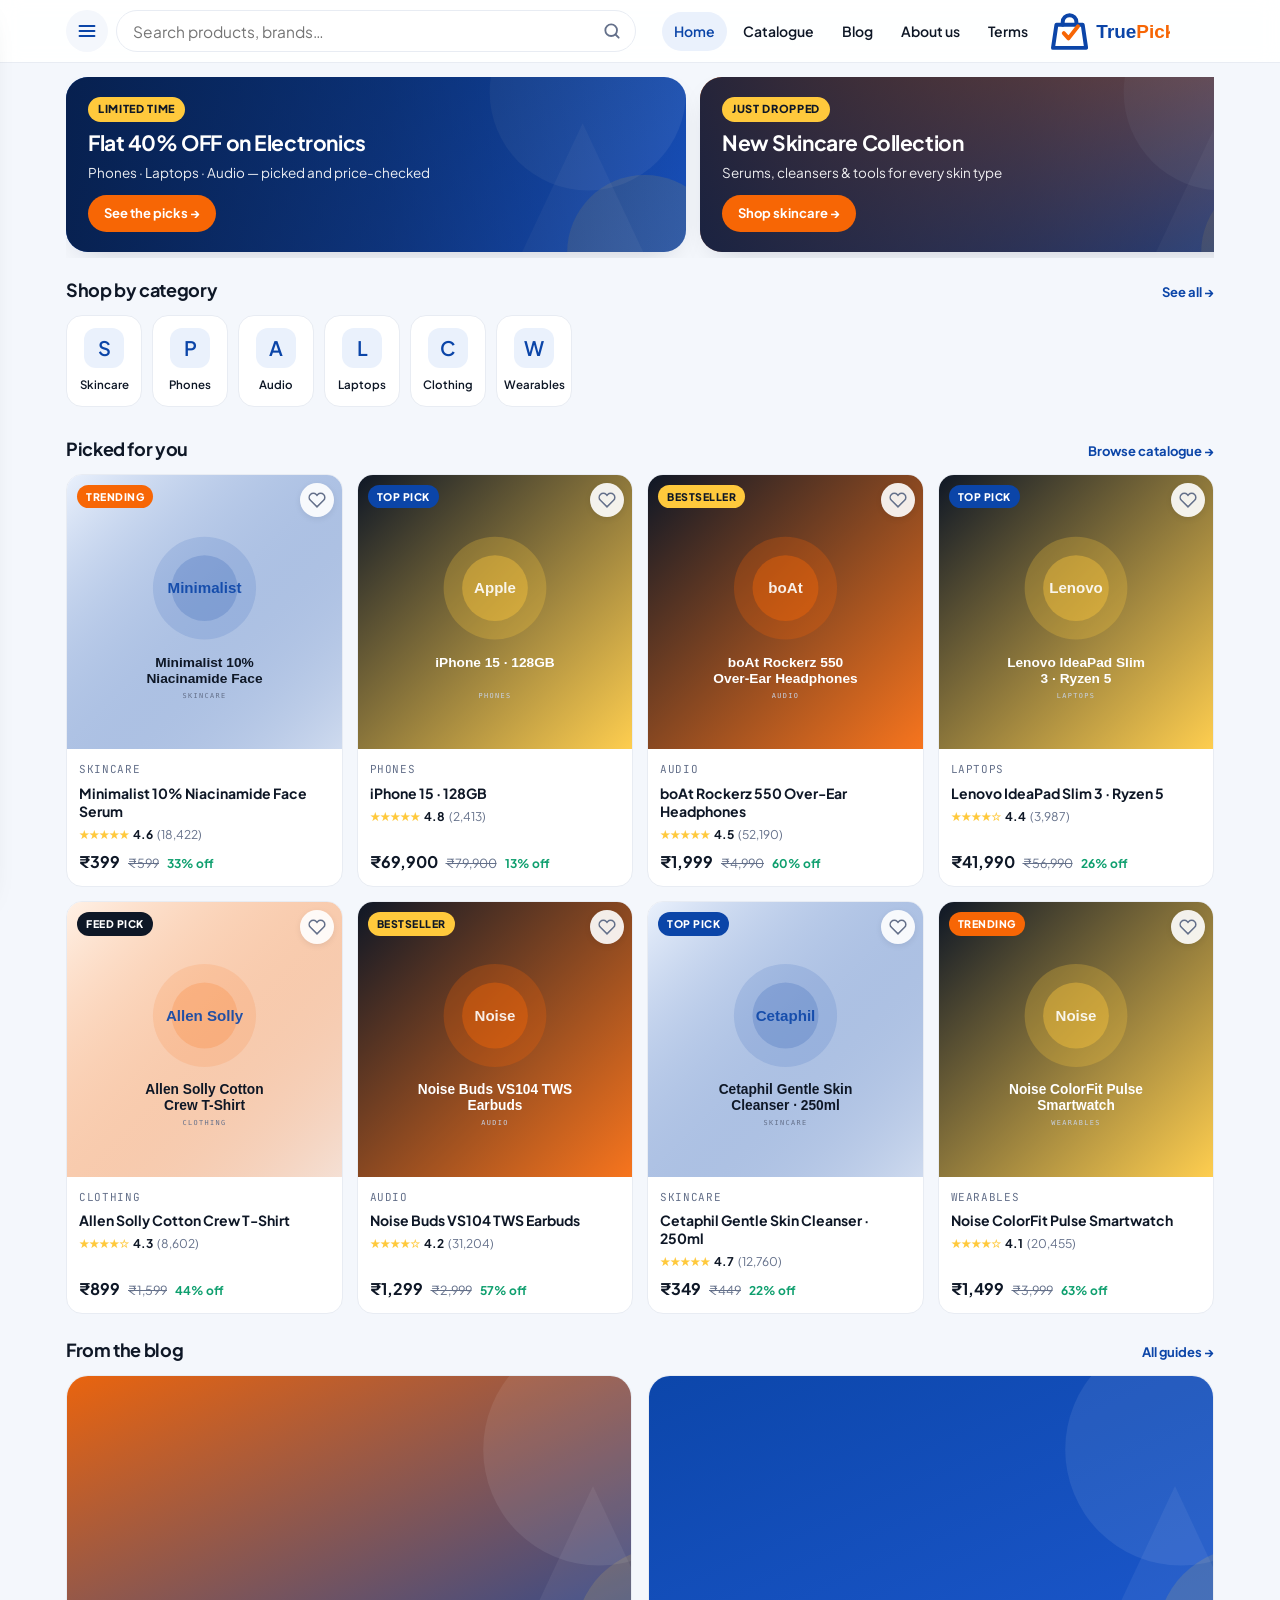
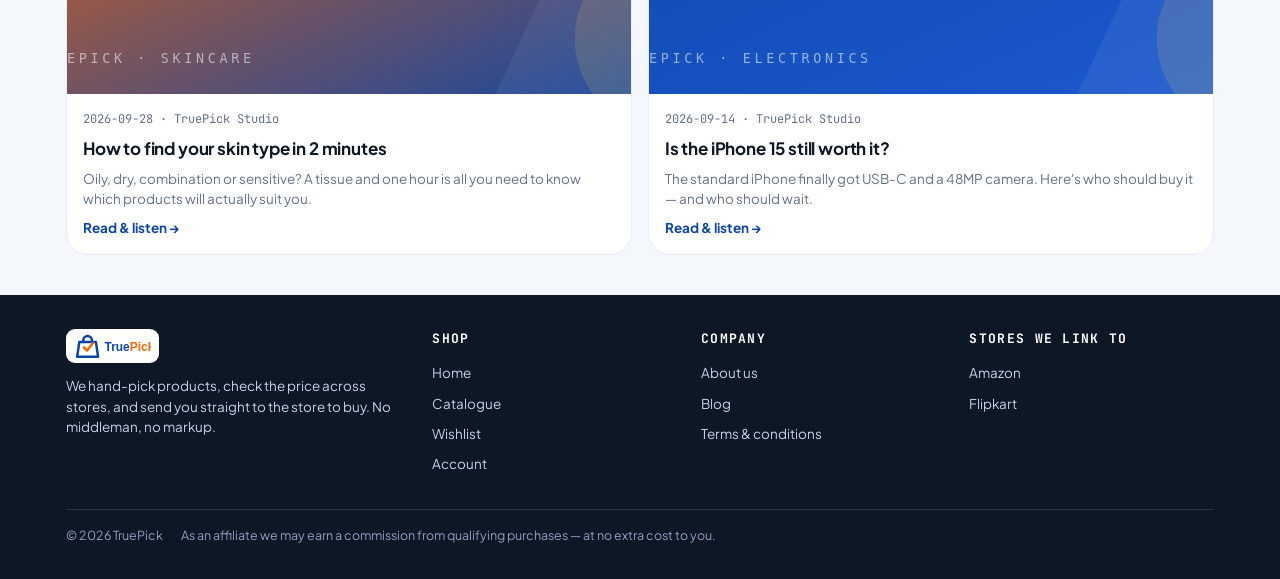
==== index.html @ bb583dd3 "TruePick storefront — home, catalogue, product pages (blocks/accordion, affiliate buttons, ratings)," ====
<!DOCTYPE html>
<html lang="en">
<head>
<meta charset="UTF-8">
<meta name="viewport" content="width=device-width, initial-scale=1">
<title>TruePick — picked products, honest prices</title>
<meta name="description" content="TruePick hand-picks products, compares prices across Amazon and Flipkart, and sends you straight to the store to buy.">
<link rel="icon" href="assets/img/logo.svg">
<link rel="preconnect" href="https://fonts.googleapis.com">
<link rel="preconnect" href="https://fonts.gstatic.com" crossorigin>
<link href="https://fonts.googleapis.com/css2?family=Plus+Jakarta+Sans:wght@400;500;600;700;800&family=JetBrains+Mono:wght@500&display=swap" rel="stylesheet">
<link rel="stylesheet" href="assets/css/styles.css">
</head>
<body>
<div id="tp-header"></div>
<div id="tp-drawer"></div>

<main>
  <section class="banners">
    <div class="rail" id="rail"></div>
  </section>

  <section class="cats">
    <div class="sec-h"><h2>Shop by category</h2><a href="catalogue.html">See all →</a></div>
    <div class="chips" id="cats"></div>
  </section>

  <section class="section">
    <div class="sec-h"><h2>Picked for you</h2><a href="catalogue.html">Browse catalogue →</a></div>
    <div class="grid" id="picked"></div>
  </section>

  <section class="section">
    <div class="sec-h"><h2>From the blog</h2><a href="blog.html">All guides →</a></div>
    <div class="blog-grid" id="home-blog"></div>
  </section>
</main>

<div id="tp-footer"></div>

<script src="assets/js/app.js"></script>
<script src="assets/js/layout.js"></script>
<script>
TP.mountLayout('home');
(async () => {
  const [banners, products, blogs] = await Promise.all([TP.api('banners'), TP.api('products'), TP.api('blogs')]);

  document.getElementById('rail').innerHTML = (Array.isArray(banners) ? banners : []).map(TP.banner).join('');

  const cats = [...new Set((products || []).map(p => p.category))];
  document.getElementById('cats').innerHTML = cats.map(c =>
    `<a class="chip" href="catalogue.html?cat=${encodeURIComponent(c)}"><span class="ic">${TP.esc(c[0])}</span>${TP.esc(c)}</a>`).join('');

  TP.renderGrid(document.getElementById('picked'), (products || []).slice(0, 8));

  document.getElementById('home-blog').innerHTML = (blogs || []).slice(0, 2).map(b => `
    <a class="post" href="blog-post.html?id=${encodeURIComponent(b.id)}">
      <div class="cover"><img src="${TP.esc(b.cover)}" alt=""></div>
      <div class="pb"><span class="meta">${TP.esc(b.date)} · ${TP.esc(b.author)}</span>
        <h3>${TP.esc(b.title)}</h3><p>${TP.esc(b.excerpt)}</p>
        <span class="cta" style="color:var(--blue);font-weight:700;font-size:13.5px">Read &amp; listen →</span></div>
    </a>`).join('');
})();
</script>
</body>
</html>
---- assets/css/styles.css ----
/* TruePick — storefront styles. Brand tokens taken from the design board. */
:root{
  --blue:#0B45A8; --blue-2:#1E5AD1; --blue-50:#EAF1FC; --blue-100:#DCE7FA;
  --orange:#F76605; --orange-50:#FFF1E6; --yellow:#FFC93C;
  --ink:#0E1726; --muted:#64708A; --line:#E8ECF3; --bg:#fff; --soft:#F4F7FC;
  --ok:#0E9F6E; --danger:#E5484D;
  --r-sm:12px; --r:16px; --r-lg:22px; --r-xl:28px;
  --shadow:0 10px 30px -16px rgba(14,23,38,.28);
  --shadow-sm:0 2px 8px -3px rgba(14,23,38,.18);
  --f-body:'Plus Jakarta Sans',-apple-system,BlinkMacSystemFont,'Segoe UI',Roboto,sans-serif;
  --f-mono:'JetBrains Mono',ui-monospace,SFMono-Regular,monospace;
  --max:1180px;
}
*{box-sizing:border-box}
html,body{margin:0;padding:0}
body{
  font-family:var(--f-body);color:var(--ink);background:var(--soft);
  -webkit-font-smoothing:antialiased;line-height:1.5;font-size:15px;
}
a{color:inherit;text-decoration:none}
img{max-width:100%;display:block}
button,input,select,textarea{font-family:inherit;font-size:inherit}
button{cursor:pointer}
.container{max-width:var(--max);margin:0 auto;padding:0 16px}
.sr{position:absolute;width:1px;height:1px;overflow:hidden;clip:rect(0 0 0 0)}

/* ---------- Header ---------- */
.hdr{
  position:sticky;top:0;z-index:40;background:rgba(255,255,255,.92);
  backdrop-filter:saturate(1.4) blur(10px);border-bottom:1px solid var(--line);
}
.hdr-in{max-width:var(--max);margin:0 auto;padding:10px 16px;display:flex;align-items:center;gap:12px}
.icon-btn{
  width:42px;height:42px;flex:0 0 42px;border:0;background:var(--soft);border-radius:999px;
  color:var(--blue);display:grid;place-items:center;transition:.18s;
}
.icon-btn:hover{background:var(--blue-50)}
.icon-btn svg{width:20px;height:20px}
.brand{margin-left:auto;display:flex;align-items:center;gap:8px}
.brand img{height:38px;width:auto}
.hdr .nav-desk{display:none}
.hdr-spacer{flex:1}

/* search */
.search{position:relative;flex:1;max-width:520px;display:none}
.search.open{display:block}
.search input{
  width:100%;height:42px;border:1px solid var(--line);background:#fff;border-radius:999px;
  padding:0 44px 0 16px;outline:none;transition:.18s;
}
.search input:focus{border-color:var(--blue-2);box-shadow:0 0 0 4px var(--blue-50)}
.search svg{position:absolute;right:14px;top:11px;width:20px;height:20px;color:var(--muted)}
.search-results{
  position:absolute;top:50px;left:0;right:0;background:#fff;border:1px solid var(--line);
  border-radius:var(--r);box-shadow:var(--shadow);overflow:hidden;z-index:60;display:none;
}
.search-results.on{display:block}
.search-results a{display:flex;gap:10px;align-items:center;padding:10px 14px;border-bottom:1px solid var(--line)}
.search-results a:last-child{border-bottom:0}
.search-results a:hover{background:var(--soft)}
.search-results img{width:38px;height:38px;border-radius:10px;object-fit:cover;background:var(--soft)}
.search-results b{font-size:14px}
.search-results small{color:var(--muted);font-size:12px}

/* drawer */
.drawer-bg{position:fixed;inset:0;background:rgba(14,23,38,.45);z-index:80;opacity:0;pointer-events:none;transition:.2s}
.drawer-bg.on{opacity:1;pointer-events:auto}
.drawer{
  position:fixed;top:0;left:0;bottom:0;width:290px;max-width:84vw;background:#fff;z-index:90;
  transform:translateX(-102%);transition:transform .26s cubic-bezier(.4,0,.2,1);
  display:flex;flex-direction:column;box-shadow:var(--shadow);
}
.drawer.on{transform:none}
.drawer-h{padding:18px 18px 10px;display:flex;align-items:center;gap:10px;border-bottom:1px solid var(--line)}
.drawer-h img{height:32px}
.drawer nav{padding:8px;overflow:auto;flex:1}
.drawer nav a{
  display:flex;align-items:center;gap:12px;padding:13px 14px;border-radius:var(--r-sm);
  font-weight:600;color:var(--ink);
}
.drawer nav a:hover{background:var(--soft);color:var(--blue)}
.drawer nav a .dot{width:8px;height:8px;border-radius:50%;background:var(--orange);margin-left:auto}
.drawer nav .sep{height:1px;background:var(--line);margin:8px 6px}
.drawer nav .lbl{font-size:11px;letter-spacing:.14em;text-transform:uppercase;color:var(--muted);padding:14px 14px 6px;font-family:var(--f-mono)}
.drawer-f{padding:14px 18px;border-top:1px solid var(--line);color:var(--muted);font-size:12px}

/* ---------- Page shell ---------- */
main{padding-bottom:96px}
.page-h{max-width:var(--max);margin:0 auto;padding:20px 16px 4px}
.crumb{font-size:12.5px;color:var(--muted);margin-bottom:6px}
.crumb a:hover{color:var(--blue)}
.page-h h1{margin:0;font-size:24px;letter-spacing:-.02em}
.page-h p{margin:6px 0 0;color:var(--muted);font-size:14px}

/* ---------- Banner carousel ---------- */
.banners{max-width:var(--max);margin:14px auto 0;padding:0 16px}
.rail{display:flex;gap:14px;overflow-x:auto;scroll-snap-type:x mandatory;padding-bottom:6px;scrollbar-width:none}
.rail::-webkit-scrollbar{display:none}
.banner{
  position:relative;flex:0 0 86%;max-width:620px;scroll-snap-align:center;
  border-radius:var(--r-lg);overflow:hidden;min-height:172px;color:#fff;display:flex;
  box-shadow:var(--shadow);
}
.banner .bimg{position:absolute;inset:0;object-fit:cover;width:100%;height:100%}
.banner .shade{position:absolute;inset:0;background:linear-gradient(90deg,rgba(6,26,64,.86) 0%,rgba(6,26,64,.55) 52%,rgba(6,26,64,.15) 100%)}
.banner .bin{position:relative;padding:20px 22px;display:flex;flex-direction:column;justify-content:center;gap:8px;max-width:74%}
.banner .tag{align-self:flex-start;background:var(--yellow);color:var(--ink);font-weight:800;font-size:11px;letter-spacing:.06em;text-transform:uppercase;padding:4px 10px;border-radius:999px}
.banner h3{margin:0;font-size:21px;line-height:1.2;letter-spacing:-.02em}
.banner p{margin:0;font-size:13.5px;opacity:.92}
.banner .cta{align-self:flex-start;margin-top:4px;background:var(--orange);color:#fff;font-weight:700;font-size:13px;padding:9px 16px;border-radius:999px;display:inline-flex;gap:6px;align-items:center}
.banner:hover .cta{background:#e35c04}

/* ---------- Categories ---------- */
.cats{max-width:var(--max);margin:18px auto 0;padding:0 16px}
.sec-h{display:flex;align-items:baseline;gap:10px;margin:0 0 12px}
.sec-h h2{margin:0;font-size:18px;letter-spacing:-.02em}
.sec-h a{margin-left:auto;color:var(--blue);font-weight:700;font-size:13px}
.chips{display:flex;gap:10px;overflow-x:auto;padding-bottom:6px;scrollbar-width:none}
.chips::-webkit-scrollbar{display:none}
.chip{
  flex:0 0 auto;display:flex;flex-direction:column;align-items:center;gap:8px;width:76px;
  background:#fff;border:1px solid var(--line);border-radius:var(--r);padding:12px 6px;
  transition:.16s;font-weight:600;font-size:11.5px;text-align:center;
}
.chip:hover{border-color:var(--blue-100);box-shadow:var(--shadow-sm);transform:translateY(-2px)}
.chip .ic{width:40px;height:40px;border-radius:12px;background:var(--blue-50);display:grid;place-items:center;color:var(--blue);font-size:20px}

/* ---------- Product grid ---------- */
.section{max-width:var(--max);margin:22px auto 0;padding:0 16px}
.grid{display:grid;grid-template-columns:repeat(2,1fr);gap:14px}
.card{
  background:#fff;border:1px solid var(--line);border-radius:var(--r);overflow:hidden;
  display:flex;flex-direction:column;transition:.18s;position:relative;
}
.card:hover{box-shadow:var(--shadow);transform:translateY(-3px);border-color:var(--blue-100)}
.card .thumb{position:relative;aspect-ratio:1/1;background:var(--soft);overflow:hidden}
.card .thumb img{width:100%;height:100%;object-fit:cover}
.badge{
  position:absolute;top:10px;left:10px;background:var(--ink);color:#fff;font-size:10.5px;
  font-weight:800;letter-spacing:.05em;text-transform:uppercase;padding:4px 9px;border-radius:999px;
}
.badge.orange{background:var(--orange)} .badge.blue{background:var(--blue)} .badge.yellow{background:var(--yellow);color:var(--ink)}
.fav{
  position:absolute;top:8px;right:8px;width:34px;height:34px;border:0;border-radius:999px;
  background:rgba(255,255,255,.9);display:grid;place-items:center;color:var(--muted);box-shadow:var(--shadow-sm);
}
.fav.on{color:var(--orange)}
.fav svg{width:18px;height:18px}
.card .body{padding:12px;display:flex;flex-direction:column;gap:6px;flex:1}
.card .cat{font-size:11px;color:var(--muted);text-transform:uppercase;letter-spacing:.06em;font-family:var(--f-mono)}
.card .name{font-size:14px;font-weight:700;line-height:1.3;display:-webkit-box;-webkit-line-clamp:2;-webkit-box-orient:vertical;overflow:hidden}
.card .price{display:flex;align-items:baseline;gap:8px;margin-top:auto}
.card .price b{font-size:16px}
.card .price s{color:var(--muted);font-size:12.5px}
.card .price .off{color:var(--ok);font-weight:700;font-size:12px}
.stars{display:inline-flex;align-items:center;gap:4px;font-size:12px;color:var(--muted)}
.stars .st{color:var(--yellow);letter-spacing:-1px}
.stars b{color:var(--ink);font-weight:700}

/* ---------- Buttons ---------- */
.btn{
  display:inline-flex;align-items:center;justify-content:center;gap:8px;border:0;border-radius:999px;
  padding:12px 20px;font-weight:700;font-size:14px;transition:.16s;
}
.btn-primary{background:var(--blue);color:#fff}
.btn-primary:hover{background:#0a3c90}
.btn-orange{background:var(--orange);color:#fff}
.btn-orange:hover{background:#e35c04}
.btn-ghost{background:var(--soft);color:var(--ink);border:1px solid var(--line)}
.btn-ghost:hover{background:var(--blue-50)}
.btn-block{width:100%}

/* ---------- Affiliate buttons (image + text) ---------- */
.buy-row{display:flex;flex-direction:column;gap:10px}
.aff{
  display:flex;align-items:center;gap:12px;border-radius:14px;padding:12px 14px;
  border:1.5px solid var(--line);background:#fff;font-weight:700;transition:.16s;
}
.aff:hover{transform:translateY(-2px);box-shadow:var(--shadow)}
.aff .logo{width:40px;height:40px;flex:0 0 40px;border-radius:10px;display:grid;place-items:center;overflow:hidden;background:var(--soft)}
.aff .logo img{width:100%;height:100%;object-fit:contain}
.aff .txt{display:flex;flex-direction:column;line-height:1.25}
.aff .txt small{font-weight:600;color:var(--muted);font-size:11.5px}
.aff .go{margin-left:auto;color:var(--muted)}

/* ---------- Product detail ---------- */
.pdp{max-width:var(--max);margin:0 auto;padding:16px}
.pdp-top{display:grid;grid-template-columns:1fr;gap:20px}
.gallery{background:#fff;border:1px solid var(--line);border-radius:var(--r-lg);overflow:hidden}
.gallery .main{aspect-ratio:1/1;background:var(--soft)}
.gallery .main img{width:100%;height:100%;object-fit:cover}
.gallery .thumbs{display:flex;gap:8px;padding:10px}
.gallery .thumbs img{width:58px;height:58px;border-radius:10px;object-fit:cover;border:1.5px solid var(--line);cursor:pointer}
.gallery .thumbs img.on{border-color:var(--blue)}
.pdp-info h1{margin:6px 0 4px;font-size:23px;letter-spacing:-.02em}
.pdp-info .brandline{font-size:12.5px;color:var(--muted);font-family:var(--f-mono);text-transform:uppercase;letter-spacing:.06em}
.pdp-price{display:flex;align-items:baseline;gap:10px;margin:10px 0}
.pdp-price b{font-size:27px;letter-spacing:-.02em}
.pdp-price s{color:var(--muted)}
.pdp-price .off{color:var(--ok);font-weight:800}
.pdp-desc{color:#33415c;font-size:14.5px;margin:12px 0}
.trust{display:flex;gap:14px;flex-wrap:wrap;margin:14px 0;color:var(--muted);font-size:12.5px}
.trust span{display:inline-flex;gap:6px;align-items:center}
.trust svg{width:16px;height:16px;color:var(--blue)}

/* blocks */
.block{background:#fff;border:1px solid var(--line);border-radius:var(--r);margin:14px 0;overflow:hidden}
.block-h{padding:15px 16px;display:flex;align-items:center;gap:10px}
.block-h .ic{width:34px;height:34px;border-radius:10px;background:var(--blue-50);color:var(--blue);display:grid;place-items:center;flex:0 0 34px}
.block-h h3{margin:0;font-size:15.5px;letter-spacing:-.01em}
.block-h p{margin:2px 0 0;color:var(--muted);font-size:12.5px}
.block-b{padding:0 16px 16px}
.goodfor{display:flex;flex-direction:column;gap:9px}
.goodfor li{display:flex;gap:9px;align-items:flex-start;font-size:14px;color:#33415c}
.goodfor li .tick{color:var(--ok);flex:0 0 auto;margin-top:2px}
.acc{border-top:1px solid var(--line)}
.acc:first-child{border-top:0}
.acc-q{
  width:100%;text-align:left;background:none;border:0;padding:15px 4px;display:flex;gap:12px;
  align-items:center;font-weight:700;font-size:14.5px;color:var(--ink);
}
.acc-q .plus{
  margin-left:auto;width:28px;height:28px;flex:0 0 28px;border-radius:999px;background:var(--blue-50);
  color:var(--blue);display:grid;place-items:center;font-size:18px;font-weight:800;transition:.2s;
}
.acc.open .acc-q .plus{transform:rotate(45deg);background:var(--orange);color:#fff}
.acc-a{max-height:0;overflow:hidden;transition:max-height .28s ease;color:#33415c;font-size:14px}
.acc.open .acc-a{max-height:640px}
.acc-a .in{padding:0 4px 16px}
.pill-list{display:flex;flex-wrap:wrap;gap:8px}
.pill{background:var(--soft);border:1px solid var(--line);border-radius:999px;padding:6px 12px;font-size:12.5px;font-weight:600}
.pill.alt:hover{background:var(--blue-50);border-color:var(--blue-100);color:var(--blue)}
.callout{background:var(--orange-50);border:1px solid #ffd9bd;border-radius:12px;padding:12px 14px;font-size:13.5px;color:#7a3a08;display:flex;gap:10px}
.callout.blue{background:var(--blue-50);border-color:var(--blue-100);color:#0a3578}

/* rating widget */
.rate-box{display:flex;align-items:center;gap:14px;flex-wrap:wrap}
.rate-stars{display:flex;gap:4px}
.rate-stars button{background:none;border:0;font-size:26px;color:#d7dde8;line-height:1}
.rate-stars button.on{color:var(--yellow)}
.rate-box .txt{font-size:13px;color:var(--muted)}

/* ---------- Blog ---------- */
.blog-grid{display:grid;grid-template-columns:1fr;gap:16px}
.post{background:#fff;border:1px solid var(--line);border-radius:var(--r-lg);overflow:hidden;display:flex;flex-direction:column}
.post .cover{aspect-ratio:16/9;background:var(--soft)}
.post .cover img{width:100%;height:100%;object-fit:cover}
.post .pb{padding:16px;display:flex;flex-direction:column;gap:8px}
.post h3{margin:0;font-size:17px;letter-spacing:-.01em}
.post p{margin:0;color:var(--muted);font-size:13.5px}
.post .meta{font-size:12px;color:var(--muted);font-family:var(--f-mono)}
.reader{background:#fff;border:1px solid var(--line);border-radius:var(--r-lg);padding:18px;max-width:760px;margin:0 auto}
.reader h1{margin:6px 0 4px;font-size:24px;letter-spacing:-.02em}
.reader .meta{color:var(--muted);font-size:12.5px;font-family:var(--f-mono);margin-bottom:12px}
.reader .prose p{margin:0 0 14px;font-size:16px;color:#2b3852;line-height:1.7}
.listen{
  display:inline-flex;align-items:center;gap:10px;background:var(--blue);color:#fff;border:0;
  border-radius:999px;padding:10px 16px;font-weight:700;font-size:13.5px;margin-bottom:16px;
}
.listen.on{background:var(--orange)}
.listen .dot{width:9px;height:9px;border-radius:50%;background:#fff}
.listen.on .dot{animation:pulse 1s infinite}
@keyframes pulse{0%,100%{opacity:1}50%{opacity:.25}}

/* ---------- Static pages ---------- */
.doc{max-width:820px;margin:0 auto;padding:20px 16px 40px;background:#fff;border:1px solid var(--line);border-radius:var(--r-lg)}
.doc h2{font-size:19px;margin:26px 0 8px;letter-spacing:-.01em}
.doc h2:first-child{margin-top:0}
.doc p,.doc li{color:#33415c;font-size:14.5px}
.doc ul{padding-left:20px}
.doc .updated{font-size:12.5px;color:var(--muted);font-family:var(--f-mono)}

/* ---------- Footer ---------- */
footer.site{background:var(--ink);color:#c7d2e4;margin-top:40px}
footer.site .fin{max-width:var(--max);margin:0 auto;padding:34px 16px 90px;display:grid;gap:24px}
footer.site h4{color:#fff;font-size:13px;letter-spacing:.1em;text-transform:uppercase;margin:0 0 10px;font-family:var(--f-mono)}
footer.site a{display:block;padding:5px 0;font-size:13.5px;color:#c7d2e4}
footer.site a:hover{color:#fff}
footer.site .brandline{display:flex;align-items:center;gap:10px;margin-bottom:10px}
footer.site .brandline img{height:34px;background:#fff;padding:5px 8px;border-radius:9px}
footer.site .legal{border-top:1px solid rgba(255,255,255,.12);margin-top:6px;padding-top:16px;font-size:12.5px;color:#8fa0bd;display:flex;flex-wrap:wrap;gap:8px 18px}

/* ---------- Bottom tabs ---------- */
.tabs{
  position:fixed;left:0;right:0;bottom:0;z-index:45;background:rgba(255,255,255,.96);
  backdrop-filter:blur(10px);border-top:1px solid var(--line);display:flex;padding:6px 4px calc(6px + env(safe-area-inset-bottom));
}
.tabs a{flex:1;display:flex;flex-direction:column;align-items:center;gap:3px;padding:6px 0;color:var(--muted);font-size:10.5px;font-weight:700}
.tabs a svg{width:22px;height:22px}
.tabs a.on{color:var(--blue)}
.tabs a.on .tickmark{position:absolute}
.tabs .cnt{position:absolute;transform:translate(12px,-8px);background:var(--orange);color:#fff;font-size:9.5px;border-radius:999px;padding:1px 5px}

/* toast */
.toast{position:fixed;left:50%;bottom:96px;transform:translateX(-50%) translateY(20px);background:var(--ink);color:#fff;padding:11px 18px;border-radius:999px;font-size:13.5px;font-weight:600;opacity:0;pointer-events:none;transition:.25s;z-index:120}
.toast.on{opacity:1;transform:translateX(-50%)}

/* empty */
.empty{text-align:center;padding:48px 16px;color:var(--muted)}
.empty .ic{font-size:40px;margin-bottom:8px}

/* ---------- Responsive ---------- */
@media(min-width:760px){
  body{font-size:15.5px}
  .grid{grid-template-columns:repeat(3,1fr)}
  .blog-grid{grid-template-columns:repeat(2,1fr)}
  .banner{flex-basis:60%}
  .hdr .nav-desk{display:flex;gap:4px;margin-left:18px}
  .hdr .nav-desk a{padding:9px 12px;border-radius:999px;font-weight:600;font-size:14px;color:var(--ink)}
  .hdr .nav-desk a:hover{background:var(--soft);color:var(--blue)}
  .hdr .nav-desk a.on{color:var(--blue);background:var(--blue-50)}
  .brand{margin-left:0;order:3}
  .hdr-in{gap:8px}
  .tabs{display:none}
  footer.site .fin{padding-bottom:34px}
  main{padding-bottom:0}
  .pdp-top{grid-template-columns:minmax(0,1fr) minmax(0,1.05fr)}
  .search{display:block}
}
@media(min-width:1024px){
  .grid{grid-template-columns:repeat(4,1fr)}
  footer.site .fin{grid-template-columns:1.4fr 1fr 1fr 1fr}
}

/* layout extras */
@media(min-width:760px){ .hdr [data-search]{display:none} .brand{order:0;margin-left:0} .nav-desk{margin-left:8px} .hdr-spacer{display:none} }
.drawer .icon-btn[data-close]{margin-left:auto;width:36px;height:36px;flex:0 0 36px}
.pdp .buy-row{margin-top:6px}
.sec-title{max-width:var(--max);margin:24px auto 0;padding:0 16px}
.sticky-buy{position:sticky;bottom:80px}

/* icon sizing inside content blocks */
.block-h .ic svg{width:20px;height:20px}
.callout svg{width:22px;height:22px;flex:0 0 22px;margin-top:1px}
.goodfor li .tick svg{width:17px;height:17px}
.pill svg{width:14px;height:14px}
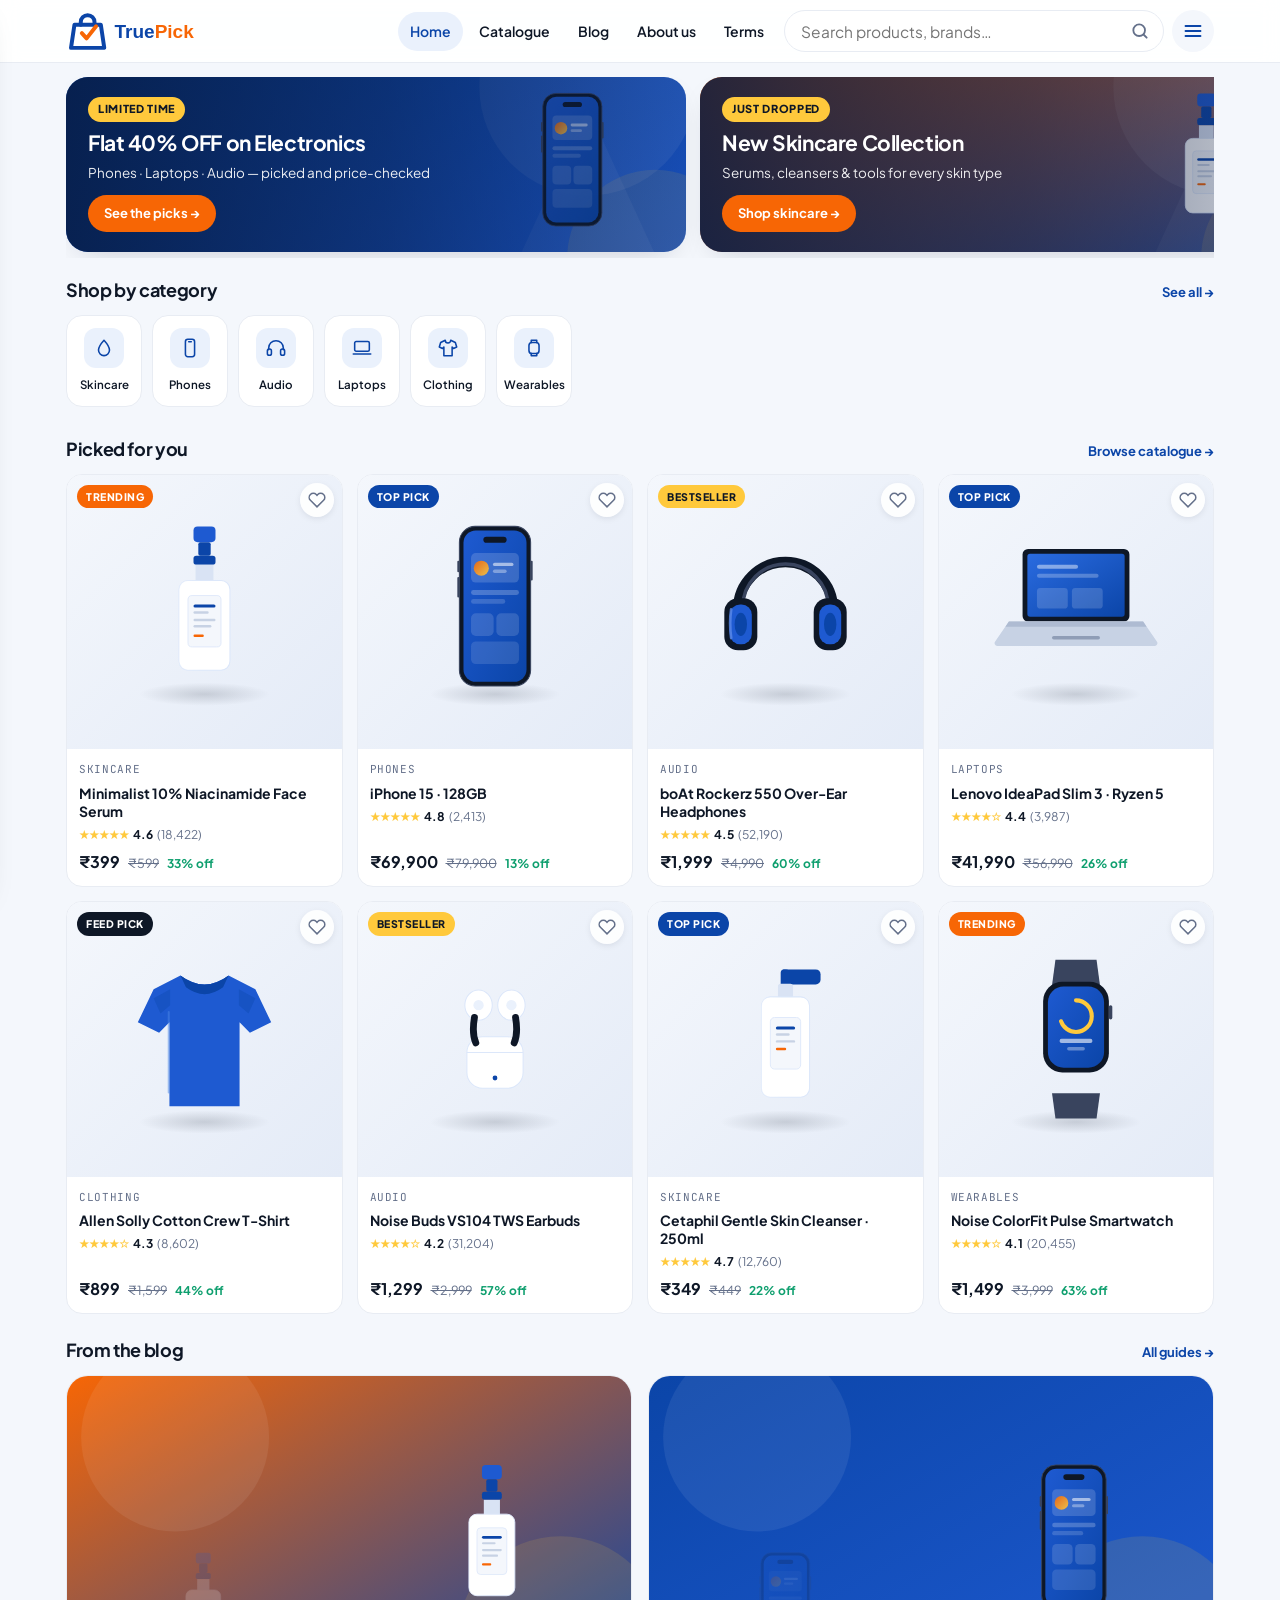
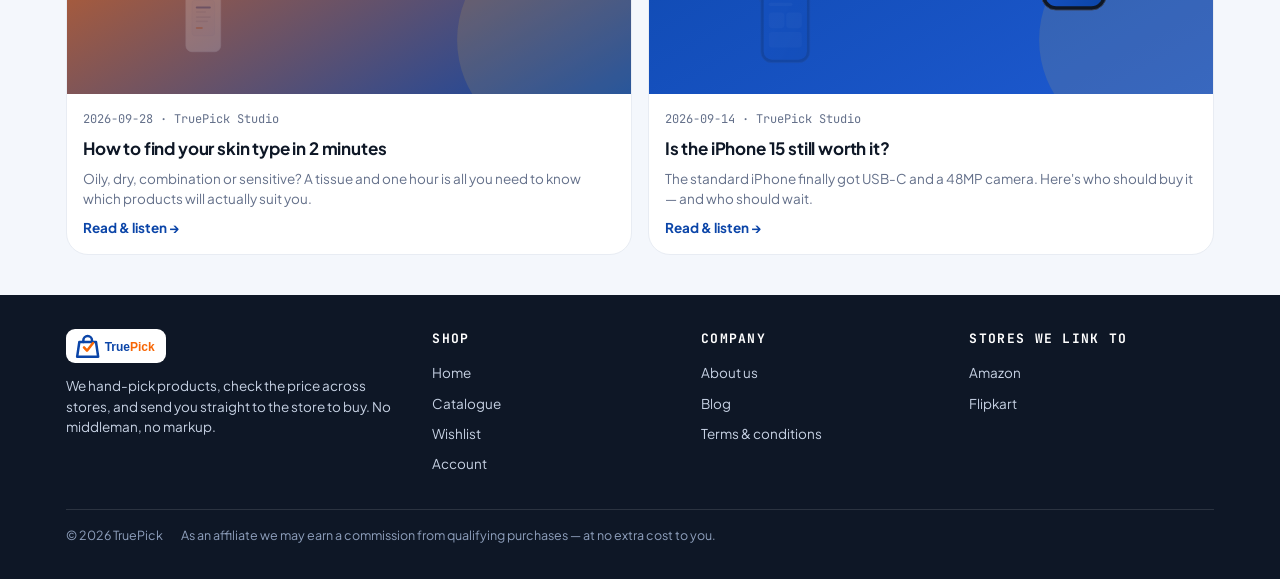
==== commit c645efe5: "Design pass: real flat-vector product illustrations, blog covers, clean brand badges; replace every " ====
--- a/index.html
+++ b/index.html
@@ -49,7 +49,7 @@
 
   const cats = [...new Set((products || []).map(p => p.category))];
   document.getElementById('cats').innerHTML = cats.map(c =>
-    `<a class="chip" href="catalogue.html?cat=${encodeURIComponent(c)}"><span class="ic">${TP.esc(c[0])}</span>${TP.esc(c)}</a>`).join('');
+    `<a class="chip" href="catalogue.html?cat=${encodeURIComponent(c)}"><span class="ic">${TP.catIcon(c)}</span>${TP.esc(c)}</a>`).join('');
 
   TP.renderGrid(document.getElementById('picked'), (products || []).slice(0, 8));
 
--- a/assets/css/styles.css
+++ b/assets/css/styles.css
@@ -334,3 +334,19 @@
 .callout svg{width:22px;height:22px;flex:0 0 22px;margin-top:1px}
 .goodfor li .tick svg{width:17px;height:17px}
 .pill svg{width:14px;height:14px}
+
+/* header: logo on the LEFT (was on the right); menu + search moved to the right */
+.brand{margin-left:0}
+.hdr-gap{flex:1 1 0;min-width:0}
+.hdr-in .search{flex:0 1 360px}
+@media(min-width:760px){ .hdr .nav-desk{margin-left:0} .hdr-in .search{flex:0 1 380px} }
+
+/* icon sizing + accordion control */
+.chip .ic svg{width:22px;height:22px}
+.btn svg{width:18px;height:18px;flex:0 0 18px}
+.empty .ic{color:var(--blue)}
+.empty .ic svg{width:46px;height:46px}
+.acc-q .plus svg{width:15px;height:15px}
+.menu a svg{width:20px;height:20px;flex:0 0 20px;color:var(--blue)}
+.side a.nav svg{width:18px;height:18px;flex:0 0 18px}
+.trust svg{width:16px;height:16px}
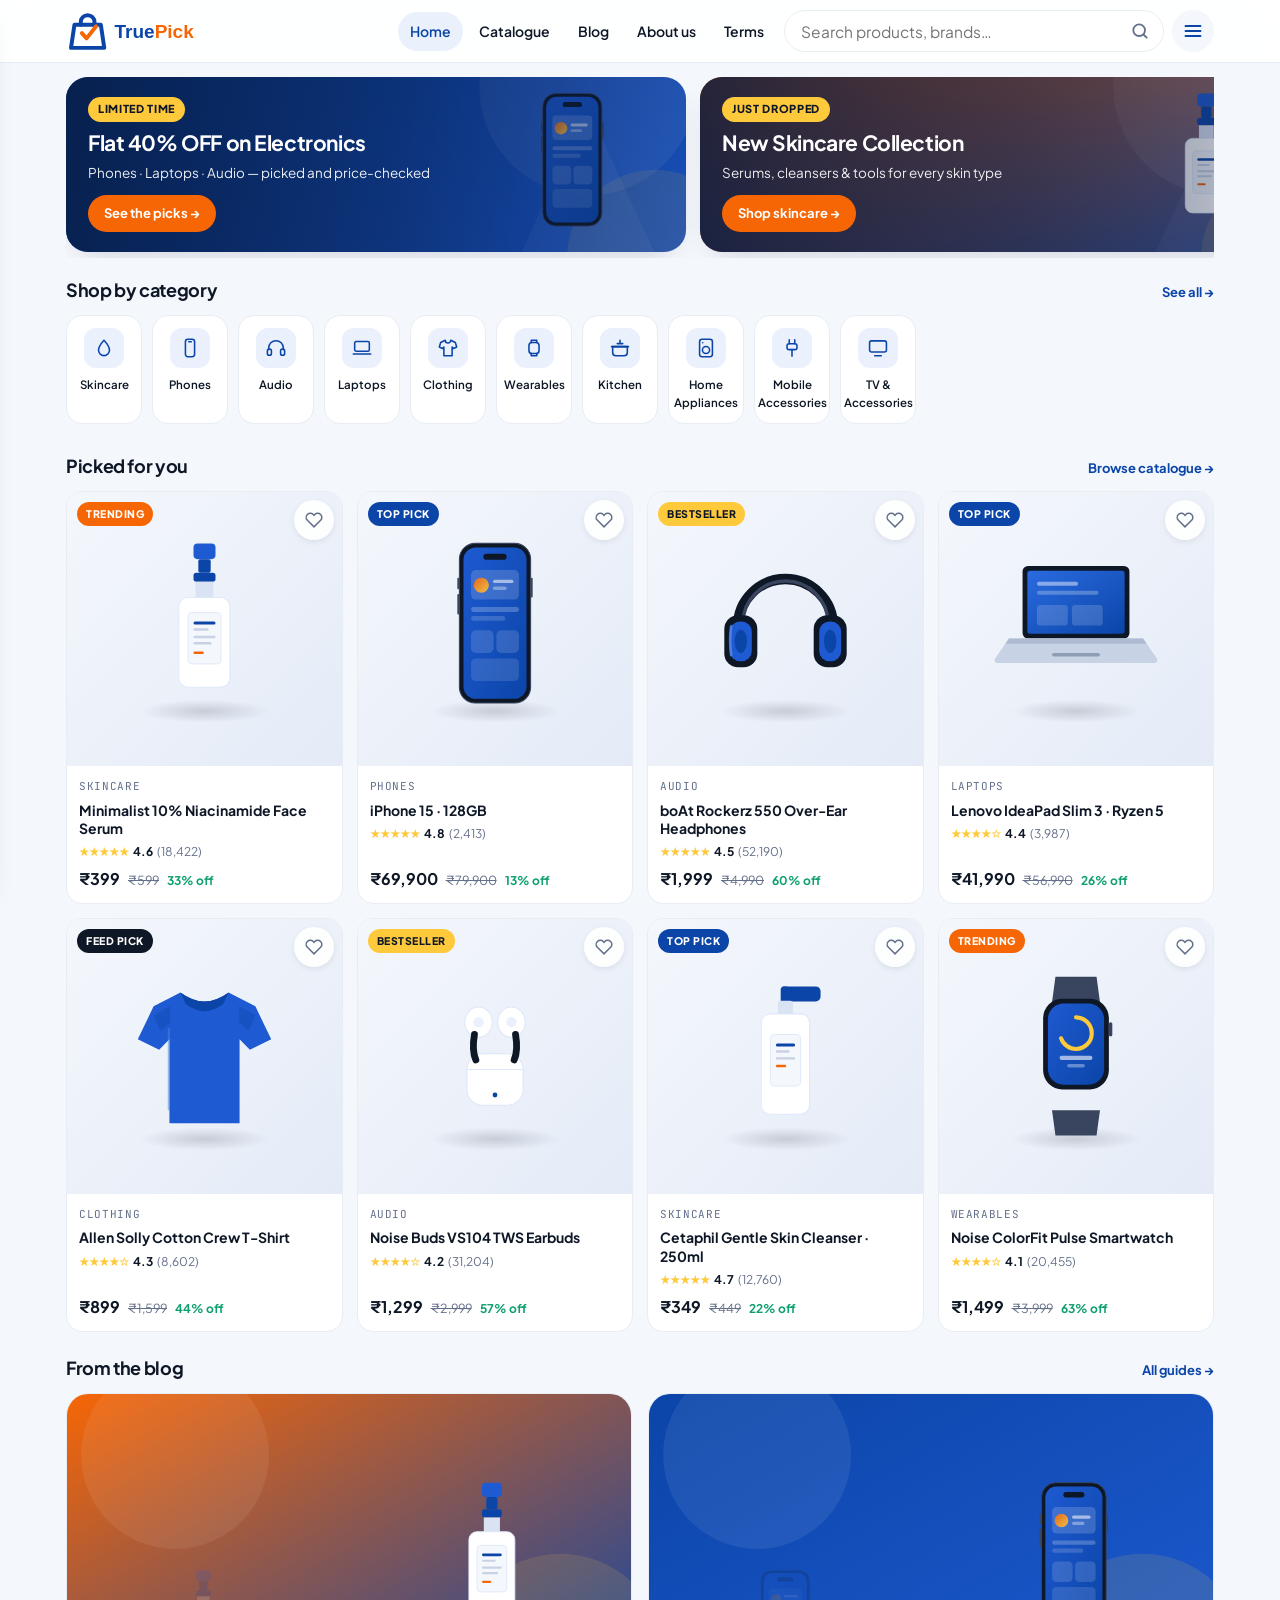
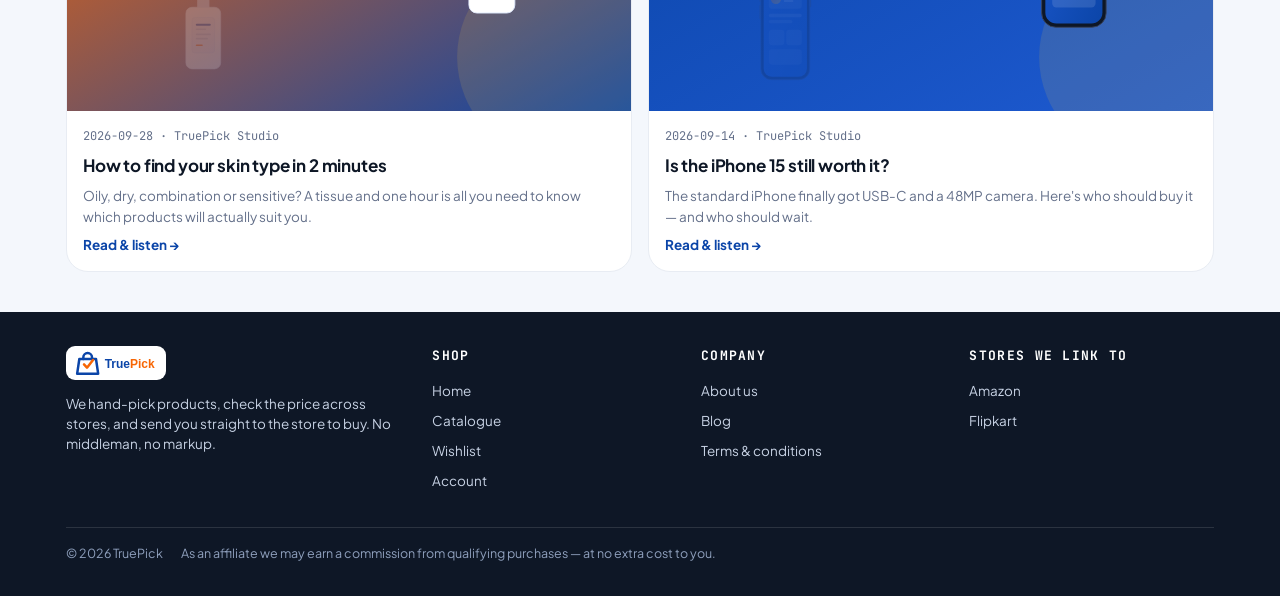
==== commit f49269f2: "Audit fixes + new categories. Adds Kitchen / Home Appliances / Mobile Accessories / TV & Accessories" ====
--- a/index.html
+++ b/index.html
@@ -38,6 +38,7 @@
 
 <div id="tp-footer"></div>
 
+<script src="assets/js/config.js"></script>
 <script src="assets/js/app.js"></script>
 <script src="assets/js/layout.js"></script>
 <script>
--- a/assets/css/styles.css
+++ b/assets/css/styles.css
@@ -350,3 +350,32 @@
 .menu a svg{width:20px;height:20px;flex:0 0 20px;color:var(--blue)}
 .side a.nav svg{width:18px;height:18px;flex:0 0 18px}
 .trust svg{width:16px;height:16px}
+
+/* ---------- catalogue filters ---------- */
+.toolbar{margin-left:auto;display:flex;gap:8px;align-items:center;flex-wrap:wrap}
+.fpanel{background:#fff;border:1px solid var(--line);border-radius:var(--r);padding:16px;margin-bottom:14px;display:grid;gap:18px;grid-template-columns:1fr}
+@media(min-width:760px){.fpanel{grid-template-columns:repeat(4,minmax(0,1fr));align-items:start}.fpanel .btn-block{grid-column:1/-1}}
+.fgroup h4{margin:0 0 8px;font-size:11.5px;letter-spacing:.08em;text-transform:uppercase;color:var(--muted);font-family:var(--f-mono);font-weight:500}
+.frow{display:flex;align-items:center;gap:8px}
+.frow input{flex:1;min-width:0;border:1px solid var(--line);border-radius:10px;padding:9px 11px;outline:none;background:#fff}
+.frow input:focus{border-color:var(--blue-2);box-shadow:0 0 0 3px var(--blue-50)}
+.frow .dash{color:var(--muted)}
+.quick{display:flex;flex-wrap:wrap;gap:7px;margin-top:9px}
+.qbtn{background:#fff;border:1px solid var(--line);border-radius:999px;padding:6px 12px;font-size:12.5px;font-weight:600;color:var(--ink);transition:.15s}
+.qbtn:hover{border-color:var(--blue-100);color:var(--blue)}
+.qbtn.on{background:var(--blue);border-color:var(--blue);color:#fff}
+.active{display:flex;flex-wrap:wrap;gap:8px;margin:0 0 12px;align-items:center}
+.achip{display:inline-flex;align-items:center;gap:7px;background:var(--blue-50);border:1px solid var(--blue-100);color:var(--blue);border-radius:999px;padding:5px 11px;font-size:12.5px;font-weight:600}
+.achip button{border:0;background:none;color:inherit;font-size:16px;line-height:1;cursor:pointer;padding:0}
+.fcount{background:var(--orange);color:#fff;border-radius:999px;font-size:11px;font-weight:800;padding:1px 7px;margin-left:6px}
+.btn-sm{padding:8px 13px;font-size:13px;border-radius:10px;gap:7px}
+.btn-sm svg{width:16px;height:16px}
+#sort{padding:9px 13px;font-weight:700;font-size:13px;border-radius:10px;cursor:pointer}
+
+/* ---------- accessibility + polish (audit fixes) ---------- */
+:focus-visible{outline:3px solid var(--blue-2);outline-offset:2px;border-radius:8px}
+.card:focus-visible,.chip:focus-visible,.qbtn:focus-visible{outline-offset:3px}
+.fav{width:40px;height:40px}
+@media (prefers-reduced-motion: reduce){
+  *,*::before,*::after{animation-duration:.001ms !important;animation-iteration-count:1 !important;transition-duration:.001ms !important;scroll-behavior:auto !important}
+}
